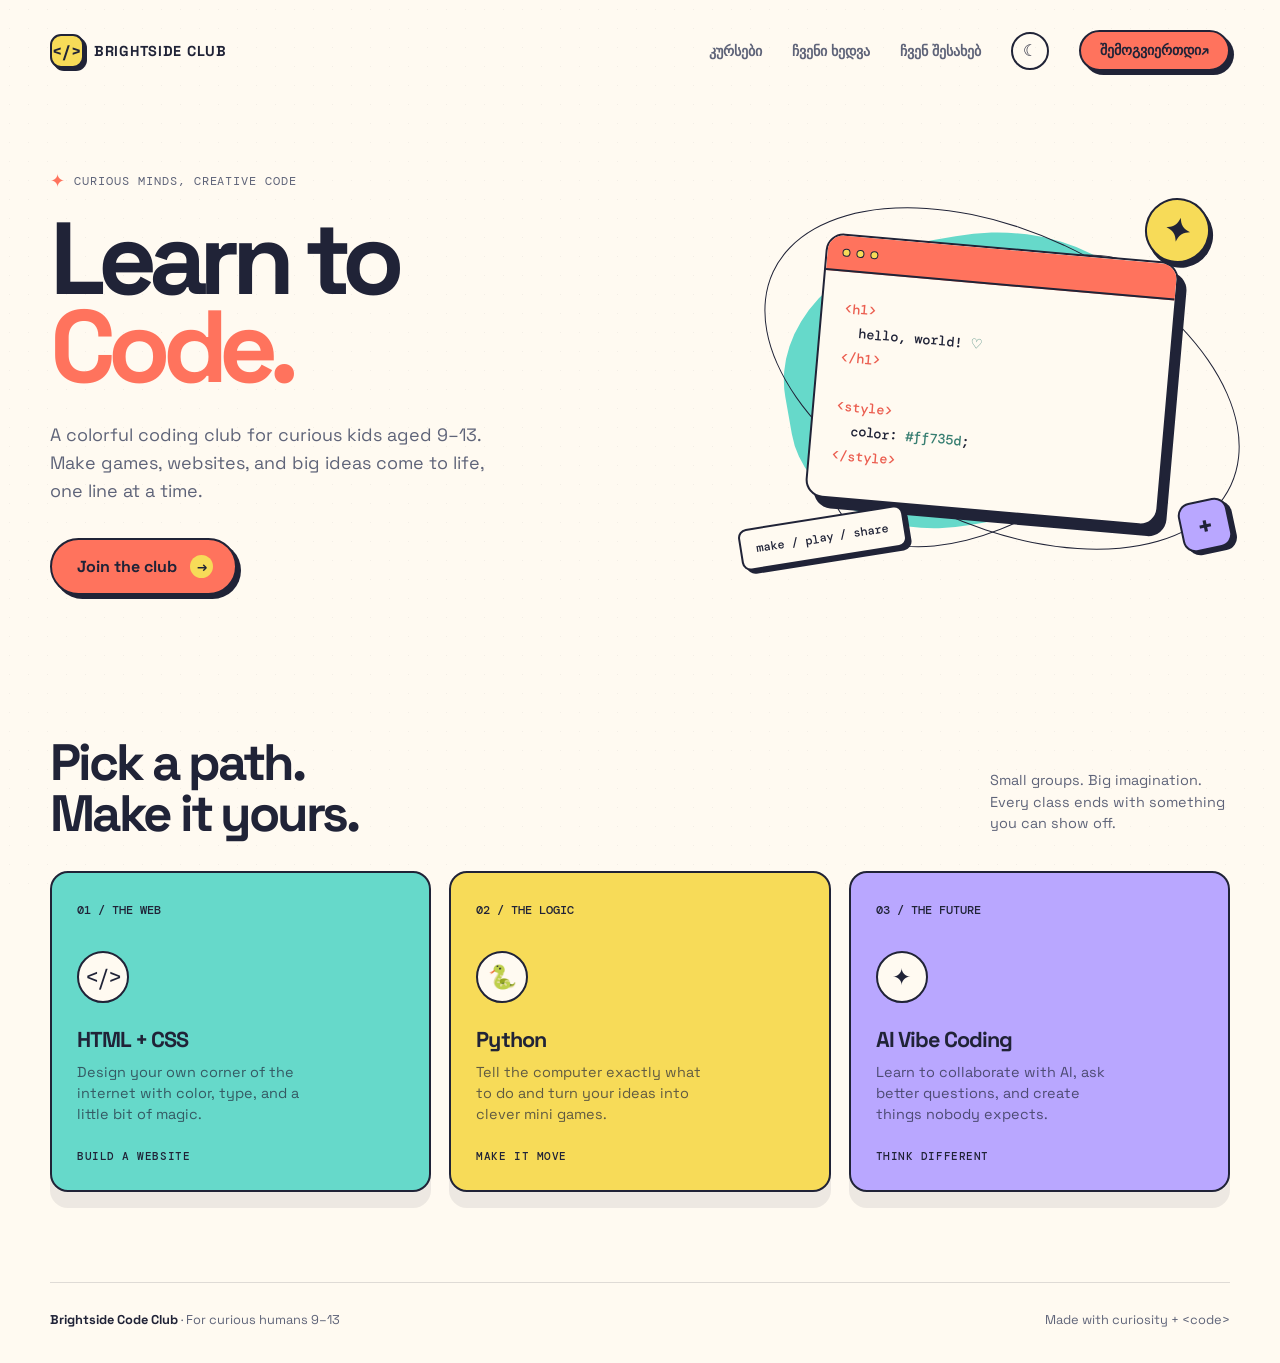
==== index.html @ 737f7935 "Publish Brightside Code Club website" ====
<!DOCTYPE html>
<html lang="en">
<head>
	<meta charset="UTF-8" />
	<meta name="viewport" content="width=device-width, initial-scale=1.0" />
	<meta name="description" content="Brightside Code Club helps curious kids learn to build with HTML, Python, and AI." />
	<title>Brightside Code Club | Learn to Code</title>
	<link rel="preconnect" href="https://fonts.googleapis.com" />
	<link rel="preconnect" href="https://fonts.gstatic.com" crossorigin />
	<link href="https://fonts.googleapis.com/css2?family=DM+Mono:wght@400;500&family=Space+Grotesk:wght@400;500;600;700&display=swap" rel="stylesheet" />
	<style>
		:root {
			--ink: #202337;
			--muted: #5f6479;
			--paper: #fffaf1;
			--pattern: rgba(32, 35, 55, 0.13);
			--coral: #ff735d;
			--aqua: #66d9ca;
			--lemon: #f7db58;
			--lilac: #b9a7ff;
			--line: rgba(32, 35, 55, 0.14);
			--shadow: 0 16px 0 rgba(32, 35, 55, 0.08);
		}

		body.dark-mode {
			--ink: #fffaf1;
			--muted: #b7bbce;
			--paper: #181a2b;
			--pattern: rgba(255, 250, 241, 0.12);
			--line: rgba(255, 250, 241, 0.18);
			--shadow: 0 16px 0 rgba(0, 0, 0, 0.3);
		}

		* { box-sizing: border-box; }

		html { scroll-behavior: smooth; }

		body {
			margin: 0;
			color: var(--ink);
			background: var(--paper);
			font-family: "Space Grotesk", sans-serif;
			overflow-x: hidden;
			transition: color 220ms ease, background-color 220ms ease;
		}

		body::before {
			content: "";
			position: fixed;
			inset: 0;
			z-index: -2;
			opacity: 0.42;
			background-image: radial-gradient(var(--pattern) 0.8px, transparent 0.8px);
			background-size: 19px 19px;
			pointer-events: none;
		}

		header, main, footer { width: min(1180px, calc(100% - 48px)); margin: 0 auto; }

		header {
			display: flex;
			align-items: center;
			justify-content: space-between;
			padding: 30px 0;
		}

		.brand {
			display: inline-flex;
			align-items: center;
			gap: 10px;
			color: var(--ink);
			font-size: 0.9rem;
			font-weight: 700;
			letter-spacing: 0.05em;
			text-decoration: none;
			text-transform: uppercase;
		}

		.brand-mark {
			display: grid;
			width: 34px;
			height: 34px;
			place-items: center;
			border: 2px solid var(--ink);
			border-radius: 11px;
			background: var(--lemon);
			box-shadow: 3px 3px 0 var(--ink);
			font-size: 1.05rem;
		}

		nav { display: flex; align-items: center; gap: 30px; }
		nav a { color: var(--muted); font-size: 0.9rem; font-weight: 600; text-decoration: none; }
		nav a:hover { color: var(--ink); }

		.theme-toggle {
			display: inline-grid;
			width: 38px;
			height: 38px;
			place-items: center;
			padding: 0;
			color: var(--ink);
			border: 2px solid var(--ink);
			border-radius: 50%;
			background: transparent;
			font-size: 1rem;
			cursor: pointer;
			transition: transform 160ms ease, background-color 160ms ease;
		}

		.theme-toggle:hover { background: var(--lemon); transform: rotate(12deg); }
		.theme-toggle .sun-icon { display: none; }
		.dark-mode .theme-toggle .moon-icon { display: none; }
		.dark-mode .theme-toggle .sun-icon { display: inline; }

		.nav-join, .hero-button {
			display: inline-flex;
			align-items: center;
			justify-content: center;
			color: var(--ink);
			border: 2px solid var(--ink);
			border-radius: 999px;
			background: var(--coral);
			font-weight: 700;
			text-decoration: none;
			box-shadow: 4px 4px 0 var(--ink);
			transition: transform 160ms ease, box-shadow 160ms ease;
		}

		.nav-join { padding: 10px 19px; font-size: 0.85rem; }
		.nav-join:hover, .hero-button:hover { transform: translate(2px, 2px); box-shadow: 2px 2px 0 var(--ink); }

		.hero {
			display: grid;
			min-height: 535px;
			grid-template-columns: 1.08fr 0.92fr;
			align-items: center;
			gap: 80px;
			padding: 68px 0 85px;
		}

		.eyebrow {
			display: inline-flex;
			align-items: center;
			gap: 8px;
			margin: 0 0 22px;
			color: var(--muted);
			font-family: "DM Mono", monospace;
			font-size: 0.76rem;
			letter-spacing: 0.08em;
			text-transform: uppercase;
		}

		.eyebrow::before { content: "✦"; color: var(--coral); font-size: 1.15rem; }

		h1 {
			max-width: 680px;
			margin: 0;
			font-size: clamp(4rem, 8vw, 7.8rem);
			font-weight: 700;
			letter-spacing: -0.08em;
			line-height: 0.86;
		}

		h1 span { color: var(--coral); }

		.hero-copy {
			max-width: 460px;
			margin: 30px 0 34px;
			color: var(--muted);
			font-size: 1.12rem;
			line-height: 1.55;
		}

		.hero-button { gap: 13px; padding: 15px 22px 15px 25px; font-size: 1rem; }
		.hero-button span { display: grid; width: 23px; height: 23px; place-items: center; border-radius: 50%; background: var(--lemon); font-size: 0.8rem; }

		.hero-art {
			position: relative;
			min-height: 410px;
		}

		.hero-art::before {
			content: "";
			position: absolute;
			top: 14%;
			left: 12%;
			width: 75%;
			height: 70%;
			border-radius: 48% 52% 55% 45%;
			background: var(--aqua);
			transform: rotate(-10deg);
		}

		.orbit, .orbit-two { position: absolute; border: 1.5px solid var(--ink); border-radius: 50%; transform: rotate(25deg); }
		.orbit { top: 13%; left: 5%; width: 100%; height: 72%; }
		.orbit-two { top: 27%; left: 16%; width: 78%; height: 55%; transform: rotate(-35deg); }

		.code-window {
			position: absolute;
			top: 17%;
			left: 18%;
			width: 70%;
			overflow: hidden;
			border: 2px solid var(--ink);
			border-radius: 18px;
			background: var(--paper);
			box-shadow: 9px 10px 0 var(--ink);
			transform: rotate(5deg);
		}

		.window-top { display: flex; gap: 6px; padding: 13px 15px; border-bottom: 2px solid var(--ink); background: var(--coral); }
		.window-top i { display: block; width: 8px; height: 8px; border: 1px solid var(--ink); border-radius: 50%; background: var(--lemon); }
		.code-window pre { margin: 0; padding: 25px 22px 29px; color: var(--ink); font: 500 0.85rem/1.8 "DM Mono", monospace; }
		.code-window .tag { color: #eb5e50; }
		.code-window .value { color: #377e71; }

		.sticker { position: absolute; z-index: 2; display: grid; place-items: center; border: 2px solid var(--ink); font-weight: 700; box-shadow: 4px 4px 0 var(--ink); }
		.sticker-bolt { top: 5%; right: 4%; width: 65px; height: 65px; border-radius: 50%; background: var(--lemon); font-size: 2rem; transform: rotate(12deg); }
		.sticker-plus { right: 0; bottom: 9%; width: 50px; height: 50px; border-radius: 13px; background: var(--lilac); font-size: 1.7rem; transform: rotate(-12deg); }
		.sticker-code { bottom: 7%; left: 3%; padding: 11px 15px; border-radius: 9px; background: var(--paper); font: 500 0.75rem "DM Mono", monospace; transform: rotate(-9deg); }

		.courses-section { padding: 58px 0 90px; }
		.section-heading { display: flex; align-items: end; justify-content: space-between; gap: 30px; margin-bottom: 32px; }
		.section-heading h2 { max-width: 390px; margin: 0; font-size: clamp(2rem, 4vw, 3.3rem); letter-spacing: -0.06em; line-height: 0.98; }
		.section-note { max-width: 240px; margin: 0 0 4px; color: var(--muted); font-size: 0.9rem; line-height: 1.5; }

		.course-grid { display: grid; grid-template-columns: repeat(3, 1fr); gap: 18px; }
		.course-card { display: block; min-height: 285px; padding: 25px; color: inherit; border: 2px solid var(--ink); border-radius: 18px; background: var(--aqua); box-shadow: var(--shadow); text-decoration: none; transition: transform 180ms ease; }
		.course-card:hover { transform: translateY(-7px) rotate(-1deg); }
		.course-card:nth-child(2) { background: var(--lemon); }
		.course-card:nth-child(3) { background: var(--lilac); }
		.card-number { font: 500 0.75rem "DM Mono", monospace; }
		.course-icon { display: grid; width: 52px; height: 52px; margin: 32px 0 23px; place-items: center; border: 2px solid var(--ink); border-radius: 50%; background: var(--paper); font-size: 1.45rem; }
		.course-card h3 { margin: 0 0 9px; font-size: 1.35rem; letter-spacing: -0.04em; }
		.course-card p { max-width: 230px; margin: 0; color: rgba(32, 35, 55, 0.7); font-size: 0.9rem; line-height: 1.45; }
		.course-tag { display: inline-block; margin-top: 25px; font: 500 0.68rem "DM Mono", monospace; letter-spacing: 0.05em; text-transform: uppercase; }

		footer { display: flex; justify-content: space-between; padding: 28px 0 35px; border-top: 1px solid var(--line); color: var(--muted); font-size: 0.8rem; }
		footer strong { color: var(--ink); }

		@media (max-width: 760px) {
			header, main, footer { width: min(100% - 34px, 520px); }
			header { padding: 20px 0; }
			nav a { display: none; }
			.hero { display: block; min-height: 0; padding: 62px 0 55px; }
			h1 { font-size: clamp(4rem, 20vw, 6.5rem); }
			.hero-art { min-height: 335px; margin-top: 35px; overflow: hidden; }
			.code-window { left: 12%; width: 76%; }
			.section-heading { display: block; }
			.section-note { margin-top: 15px; }
			.course-grid { grid-template-columns: 1fr; gap: 15px; }
			.course-card { min-height: 225px; }
			.course-icon { margin-top: 22px; }
			footer { display: block; line-height: 1.8; }
		}

		@media (prefers-reduced-motion: reduce) {
			*, *::before, *::after { scroll-behavior: auto !important; transition: none !important; }
		}
	</style>
</head>
<body>
	<header>
		<a class="brand" href="index.html#top" aria-label="Brightside Code Club home"><span class="brand-mark">&lt;/&gt;</span> Brightside Club</a>
		<nav aria-label="Main navigation">
			<a href="courses.html">კურსები</a>
			<a href="vibe.html">ჩვენი ხედვა</a>
			<a href="about.html">ჩვენ შესახებ</a>
			<button class="theme-toggle" type="button" aria-label="Switch to dark mode" title="Switch to dark mode">
				<span class="moon-icon" aria-hidden="true">☾</span>
				<span class="sun-icon" aria-hidden="true">☀</span>
			</button>
			<a class="nav-join" href="join.html">შემოგვიერთდი <span aria-hidden="true">↗</span></a>
		</nav>
	</header>

	<main id="top">
		<section class="hero" id="about">
			<div>
				<p class="eyebrow">Curious minds, creative code</p>
				<h1>Learn to <span>Code.</span></h1>
				<p class="hero-copy">A colorful coding club for curious kids aged 9–13. Make games, websites, and big ideas come to life, one line at a time.</p>
				<a class="hero-button" id="join" href="mailto:hello@brightside.club?subject=I%20want%20to%20join">Join the club <span aria-hidden="true">→</span></a>
			</div>
			<div class="hero-art" aria-label="A playful code editor illustration">
				<div class="orbit"></div>
				<div class="orbit-two"></div>
				<div class="sticker sticker-bolt" aria-hidden="true">✦</div>
				<div class="sticker sticker-plus" aria-hidden="true">+</div>
				<div class="sticker sticker-code" aria-hidden="true">make / play / share</div>
				<div class="code-window">
					<div class="window-top"><i></i><i></i><i></i></div>
					<pre><span class="tag">&lt;h1&gt;</span><br />  hello, world! <span class="value">♡</span><br /><span class="tag">&lt;/h1&gt;</span><br /><br /><span class="tag">&lt;style&gt;</span><br />  color: <span class="value">#ff735d</span>;<br /><span class="tag">&lt;/style&gt;</span></pre>
				</div>
			</div>
		</section>

		<section class="courses-section" id="courses">
			<div class="section-heading">
				<h2>Pick a path.<br />Make it yours.</h2>
				<p class="section-note">Small groups. Big imagination. Every class ends with something you can show off.</p>
			</div>
			<div class="course-grid">
				<a class="course-card" href="html-css.html">
					<span class="card-number">01 / THE WEB</span>
					<div class="course-icon" aria-hidden="true">&lt;/&gt;</div>
					<h3>HTML + CSS</h3>
					<p>Design your own corner of the internet with color, type, and a little bit of magic.</p>
					<span class="course-tag">Build a website</span>
				</a>
				<a class="course-card" href="python.html">
					<span class="card-number">02 / THE LOGIC</span>
					<div class="course-icon" aria-hidden="true">🐍</div>
					<h3>Python</h3>
					<p>Tell the computer exactly what to do and turn your ideas into clever mini games.</p>
					<span class="course-tag">Make it move</span>
				</a>
				<a class="course-card" href="ai-vibe-coding.html">
					<span class="card-number">03 / THE FUTURE</span>
					<div class="course-icon" aria-hidden="true">✦</div>
					<h3>AI Vibe Coding</h3>
					<p>Learn to collaborate with AI, ask better questions, and create things nobody expects.</p>
					<span class="course-tag">Think different</span>
				</a>
			</div>
		</section>
	</main>

	<footer>
		<span><strong>Brightside Code Club</strong> · For curious humans 9–13</span>
		<span>Made with curiosity + &lt;code&gt;</span>
	</footer>

	<script src="script.js"></script>
</body>
</html>
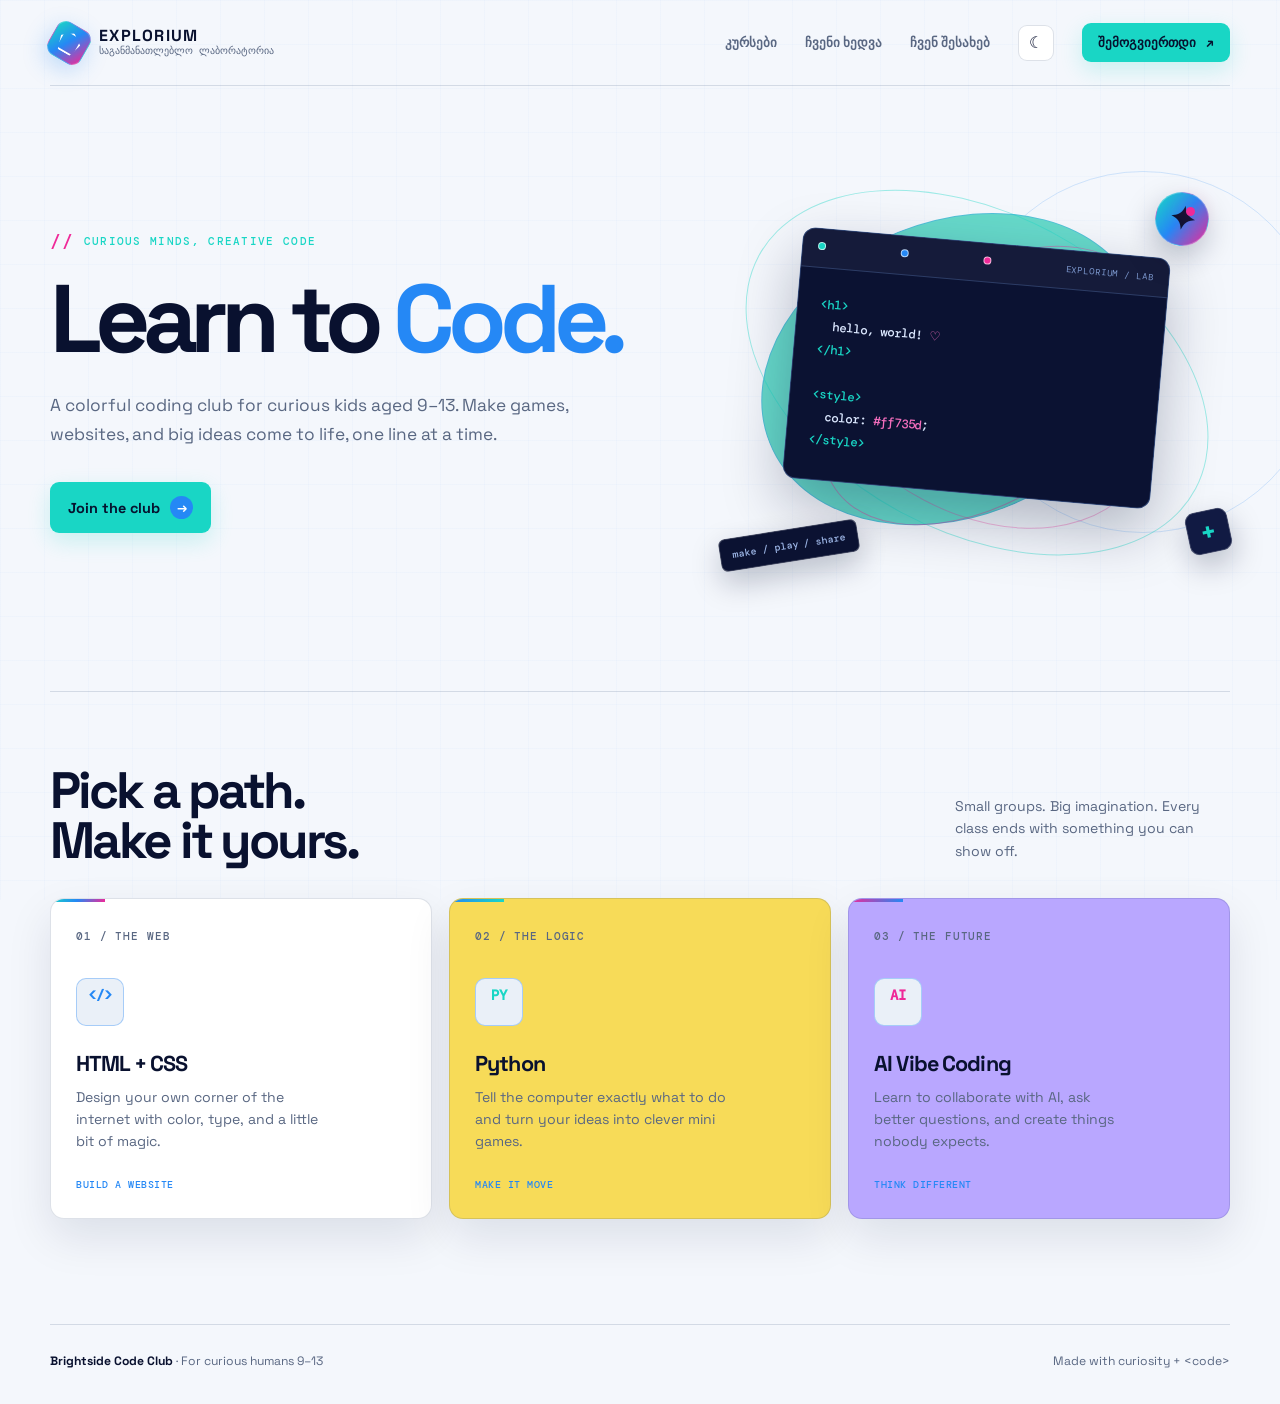
==== commit c1d518dc: "Redesign site for Explorium brand" ====
--- a/index.html
+++ b/index.html
@@ -258,6 +258,7 @@
 			*, *::before, *::after { scroll-behavior: auto !important; transition: none !important; }
 		}
 	</style>
+	<link rel="stylesheet" href="styles.css" />
 </head>
 <body>
 	<header>
--- a/styles.css
+++ b/styles.css
@@ -0,0 +1,372 @@
+:root {
+	--ink: #202337;
+	--muted: #5f6479;
+	--paper: #fffaf1;
+	--pattern: rgba(32, 35, 55, 0.13);
+	--coral: #ff735d;
+	--aqua: #66d9ca;
+	--lemon: #f7db58;
+	--lilac: #b9a7ff;
+	--line: rgba(32, 35, 55, 0.14);
+	--shadow: 0 16px 0 rgba(32, 35, 55, 0.08);
+}
+
+body.dark-mode {
+	--ink: #fffaf1;
+	--muted: #b7bbce;
+	--paper: #181a2b;
+	--pattern: rgba(255, 250, 241, 0.12);
+	--line: rgba(255, 250, 241, 0.18);
+	--shadow: 0 16px 0 rgba(0, 0, 0, 0.3);
+}
+
+* { box-sizing: border-box; }
+html { scroll-behavior: smooth; }
+body {
+	margin: 0;
+	color: var(--ink);
+	background: var(--paper);
+	font-family: "Space Grotesk", sans-serif;
+	overflow-x: hidden;
+	transition: color 220ms ease, background-color 220ms ease;
+}
+body::before {
+	content: "";
+	position: fixed;
+	inset: 0;
+	z-index: -2;
+	opacity: 0.42;
+	background-image: radial-gradient(var(--pattern) 0.8px, transparent 0.8px);
+	background-size: 19px 19px;
+	pointer-events: none;
+}
+header, main, footer { width: min(1180px, calc(100% - 48px)); margin: 0 auto; }
+header {
+	display: flex;
+	align-items: center;
+	justify-content: space-between;
+	padding: 30px 0;
+}
+.brand {
+	display: inline-flex;
+	align-items: center;
+	gap: 10px;
+	color: var(--ink);
+	font-size: 0.9rem;
+	font-weight: 700;
+	letter-spacing: 0.05em;
+	text-decoration: none;
+	text-transform: uppercase;
+}
+.brand-mark {
+	display: grid;
+	width: 34px;
+	height: 34px;
+	place-items: center;
+	border: 2px solid var(--ink);
+	border-radius: 11px;
+	background: var(--lemon);
+	box-shadow: 3px 3px 0 var(--ink);
+
+	body.dark-mode {
+		--ink: #fffaf1;
+		--muted: #b7bbce;
+		--paper: #181a2b;
+		--pattern: rgba(255, 250, 241, 0.12);
+		--line: rgba(255, 250, 241, 0.18);
+		--shadow: 0 16px 0 rgba(0, 0, 0, 0.3);
+	}
+
+	font-size: 1.05rem;
+}
+nav { display: flex; align-items: center; gap: 30px; }
+nav a { color: var(--muted); font-size: 0.9rem; font-weight: 600; text-decoration: none; }
+nav a:hover { color: var(--ink); }
+.theme-toggle {
+	display: inline-grid;
+	width: 38px;
+	height: 38px;
+	place-items: center;
+	padding: 0;
+	color: var(--ink);
+	border: 2px solid var(--ink);
+	border-radius: 50%;
+	background: transparent;
+	font-size: 1rem;
+	cursor: pointer;
+	transition: transform 160ms ease, background-color 160ms ease;
+}
+.theme-toggle:hover { background: var(--lemon); transform: rotate(12deg); }
+
+	:root {
+		--navy-950: #070b24;
+		--navy-900: #0b1232;
+		--navy-800: #111a43;
+		--navy-700: #1c2b62;
+		--ink: #09112f;
+		--muted: #596782;
+		--paper: #f4f7fc;
+		--surface: #ffffff;
+		--surface-soft: #eaf0f8;
+		--line: rgba(20, 43, 91, 0.14);
+		--cyan: #19d6c5;
+		--blue: #2588f5;
+		--magenta: #ef2998;
+		--gradient: linear-gradient(120deg, var(--cyan), var(--blue) 48%, var(--magenta));
+		--shadow: 0 18px 45px rgba(7, 18, 56, 0.1);
+		--radius: 14px;
+	}
+
+	* { box-sizing: border-box; }
+	html { scroll-behavior: smooth; }
+	body {
+		margin: 0;
+		color: var(--ink);
+		background: var(--paper);
+		font-family: "Space Grotesk", sans-serif;
+		overflow-x: hidden;
+		transition: color 220ms ease, background-color 220ms ease;
+	}
+	body::before {
+		content: "";
+		position: fixed;
+		inset: 0;
+		z-index: -2;
+		opacity: 0.55;
+		background-image: linear-gradient(rgba(37, 136, 245, 0.045) 1px, transparent 1px), linear-gradient(90deg, rgba(37, 136, 245, 0.045) 1px, transparent 1px);
+		background-size: 44px 44px;
+		pointer-events: none;
+	}
+	body.dark-mode::before { opacity: 0.22; }
+
+.theme-toggle .sun-icon { display: none; }
+.dark-mode .theme-toggle .moon-icon { display: none; }
+.dark-mode .theme-toggle .sun-icon { display: inline; }
+.nav-join, .hero-button, .back-link {
+	display: inline-flex;
+	align-items: center;
+	justify-content: center;
+	color: var(--ink);
+	border: 2px solid var(--ink);
+	border-radius: 999px;
+	background: var(--coral);
+	font-weight: 700;
+	text-decoration: none;
+	box-shadow: 4px 4px 0 var(--ink);
+	transition: transform 160ms ease, box-shadow 160ms ease;
+}
+.nav-join { padding: 10px 19px; font-size: 0.85rem; }
+.nav-join:hover, .hero-button:hover, .back-link:hover { transform: translate(2px, 2px); box-shadow: 2px 2px 0 var(--ink); }
+.page-main { padding: 65px 0 100px; }
+.page-intro { max-width: 760px; }
+.eyebrow {
+	display: inline-flex;
+	align-items: center;
+	gap: 8px;
+	margin: 0 0 22px;
+	color: var(--muted);
+	font-family: "DM Mono", monospace;
+	font-size: 0.76rem;
+	letter-spacing: 0.08em;
+	text-transform: uppercase;
+}
+.eyebrow::before { content: "✦"; color: var(--coral); font-size: 1.15rem; }
+.page-title {
+	max-width: 820px;
+	margin: 0;
+	font-size: clamp(3.5rem, 8vw, 7rem);
+	font-weight: 700;
+	letter-spacing: -0.08em;
+	line-height: 0.88;
+}
+.page-title span { color: var(--coral); }
+.vibe-title { font-size: clamp(2.6rem, 5vw, 5.2rem); line-height: 1.12; letter-spacing: -0.04em; }
+.page-lede { max-width: 620px; margin: 28px 0 0; color: var(--muted); font-size: 1.12rem; line-height: 1.55; }
+.page-grid { display: grid; grid-template-columns: repeat(3, 1fr); gap: 18px; margin-top: 62px; }
+.page-card { min-height: 220px; padding: 25px; border: 2px solid var(--ink); border-radius: 18px; box-shadow: var(--shadow); }
+.page-card h2, .page-card h3 { margin: 22px 0 10px; font-size: 1.3rem; letter-spacing: -0.04em; }
+.page-card p { margin: 0; color: rgba(32, 35, 55, 0.72); font-size: 0.92rem; line-height: 1.5; }
+.dark-mode .page-card p { color: rgba(32, 35, 55, 0.82); }
+.page-card.aqua { background: var(--aqua); }
+.page-card.lemon { background: var(--lemon); }
+.page-card.lilac { background: var(--lilac); }
+.page-card-label { font: 500 0.75rem "DM Mono", monospace; }
+.page-card-icon { display: grid; width: 50px; height: 50px; place-items: center; margin-top: 25px; border: 2px solid var(--ink); border-radius: 50%; background: var(--paper); font-size: 1.35rem; }
+.content-layout { display: grid; grid-template-columns: 0.8fr 1.2fr; gap: 50px; align-items: start; margin-top: 65px; }
+.content-panel { padding: 28px; border: 2px solid var(--ink); border-radius: 18px; background: var(--paper); box-shadow: var(--shadow); }
+.content-panel h2 { margin: 0 0 15px; font-size: 1.55rem; letter-spacing: -0.05em; }
+.content-panel p { margin: 0 0 18px; color: var(--muted); line-height: 1.6; }
+.content-panel p:last-child { margin-bottom: 0; }
+.feature-list { display: grid; gap: 15px; margin: 0; padding: 0; list-style: none; }
+.feature-list li { display: grid; grid-template-columns: 32px 1fr; gap: 12px; align-items: start; color: var(--muted); line-height: 1.5; }
+.feature-list strong { display: block; color: var(--ink); }
+.feature-list li::before { content: "✦"; display: grid; width: 30px; height: 30px; place-items: center; border: 2px solid var(--ink); border-radius: 50%; background: var(--lemon); color: var(--ink); }
+.back-link { gap: 10px; margin-top: 42px; padding: 13px 19px; background: var(--paper); }
+.course-detail { max-width: 900px; }
+.course-detail .course-flag { display: inline-block; padding: 8px 12px; border: 2px solid var(--ink); border-radius: 999px; background: var(--lemon); font: 500 0.7rem "DM Mono", monospace; letter-spacing: 0.06em; text-transform: uppercase; }
+.course-detail h1 { margin: 25px 0 22px; font-size: clamp(3.6rem, 8vw, 7.4rem); letter-spacing: -0.08em; line-height: 0.88; }
+.course-detail h1 span { color: var(--coral); }
+.course-detail .course-lede { max-width: 620px; margin: 0; color: var(--muted); font-size: 1.15rem; line-height: 1.55; }
+.detail-band { display: grid; grid-template-columns: repeat(3, 1fr); gap: 15px; margin-top: 56px; }
+.detail-stat { padding: 21px; border-top: 2px solid var(--ink); }
+.detail-stat strong { display: block; margin-bottom: 6px; font-size: 1.05rem; }
+.detail-stat span { color: var(--muted); font: 0.75rem "DM Mono", monospace; }
+footer { display: flex; justify-content: space-between; padding: 28px 0 35px; border-top: 1px solid var(--line); color: var(--muted); font-size: 0.8rem; }
+footer strong { color: var(--ink); }
+@media (max-width: 760px) {
+	header, main, footer { width: min(100% - 34px, 520px); }
+	header { padding: 20px 0; }
+	nav a { display: none; }
+	.page-main { padding: 55px 0 75px; }
+	.page-grid, .content-layout, .detail-band { grid-template-columns: 1fr; gap: 15px; }
+	.page-title, .course-detail h1 { font-size: clamp(3.8rem, 18vw, 6rem); }
+	.vibe-title { font-size: clamp(2.4rem, 12vw, 4rem); line-height: 1.14; }
+	.page-card { min-height: 195px; }
+	.content-layout { margin-top: 45px; }
+	footer { display: block; line-height: 1.8; }
+}
+@media (prefers-reduced-motion: reduce) {
+	*, *::before, *::after { scroll-behavior: auto !important; transition: none !important; }
+}
+
+/* Explorium visual system */
+:root {
+	--ink: #09112f;
+	--muted: #596782;
+	--paper: #f4f7fc;
+	--surface: #ffffff;
+	--surface-soft: #eaf0f8;
+	--line: rgba(20, 43, 91, 0.14);
+	--cyan: #19d6c5;
+	--blue: #2588f5;
+	--magenta: #ef2998;
+	--gradient: linear-gradient(120deg, var(--cyan), var(--blue) 48%, var(--magenta));
+	--shadow: 0 18px 45px rgba(7, 18, 56, 0.1);
+	--radius: 14px;
+}
+body.dark-mode {
+	--ink: #f4f7fc;
+	--muted: #9aa8c5;
+	--paper: #070b24;
+	--surface: #0d1538;
+	--surface-soft: #111d47;
+	--line: rgba(175, 204, 255, 0.16);
+	--shadow: 0 20px 55px rgba(0, 0, 0, 0.3);
+}
+body { color: var(--ink); background: var(--paper); transition: color 220ms ease, background-color 220ms ease; }
+body::before { opacity: 0.55; background-image: linear-gradient(rgba(37, 136, 245, 0.045) 1px, transparent 1px), linear-gradient(90deg, rgba(37, 136, 245, 0.045) 1px, transparent 1px); background-size: 44px 44px; }
+body.dark-mode::before { opacity: 0.22; }
+header { padding: 23px 0; border-bottom: 1px solid var(--line); }
+.brand { gap: 11px; color: var(--ink); letter-spacing: 0; text-transform: none; }
+.brand-mark { position: relative; width: 38px; height: 38px; flex-shrink: 0; border: 1px solid rgba(255,255,255,0.2); border-radius: 11px; background: var(--gradient); box-shadow: 0 7px 22px rgba(37, 136, 245, 0.25); font-size: 0; transform: rotate(30deg); }
+.brand-mark::before { content: ""; width: 18px; height: 18px; border: 2px solid white; border-radius: 5px; clip-path: polygon(50% 0, 100% 35%, 80% 100%, 20% 100%, 0 35%); }
+.brand-copy { display: grid; gap: 1px; }
+.brand-copy strong { font-size: 1rem; letter-spacing: 0.08em; line-height: 1; text-transform: uppercase; }
+.brand-copy small { color: var(--muted); font: 0.61rem/1.2 "DM Mono", monospace; }
+nav { gap: 28px; }
+nav a { color: var(--muted); font-size: 0.82rem; }
+nav a:hover { color: var(--cyan); }
+.theme-toggle { width: 36px; height: 36px; color: var(--ink); border: 1px solid var(--line); border-radius: 9px; background: var(--surface); transition: border-color 160ms ease, transform 160ms ease; }
+.theme-toggle:hover { background: var(--surface); border-color: var(--cyan); transform: translateY(-2px); }
+.nav-join, .hero-button, .back-link { gap: 10px; color: #06132f; border: 0; border-radius: 9px; background: var(--cyan); box-shadow: 0 8px 22px rgba(25, 214, 197, 0.2); transition: transform 160ms ease, box-shadow 160ms ease; }
+.nav-join { padding: 11px 16px; font-size: 0.8rem; }
+.nav-join:hover, .hero-button:hover, .back-link:hover { transform: translateY(-2px); box-shadow: 0 12px 26px rgba(25, 214, 197, 0.28); }
+.hero { position: relative; min-height: 600px; grid-template-columns: 1.05fr 0.95fr; gap: 70px; padding: 85px 0 100px; }
+.hero::before { content: ""; position: absolute; top: 14%; right: -8%; width: 360px; height: 360px; border: 1px solid rgba(37, 136, 245, 0.18); border-radius: 50%; pointer-events: none; }
+.hero::after { content: ""; position: absolute; top: 20%; right: 3%; width: 9px; height: 9px; border-radius: 50%; background: var(--magenta); box-shadow: 0 0 22px var(--magenta); }
+.eyebrow { gap: 9px; color: var(--cyan); font: 500 0.68rem "DM Mono", monospace; letter-spacing: 0.12em; }
+.eyebrow::before { content: "//"; color: var(--magenta); }
+h1, .page-title, .course-detail h1 { color: var(--ink); font-size: clamp(3.6rem, 7.5vw, 7.2rem); letter-spacing: -0.075em; line-height: 0.92; }
+h1 span, .page-title span, .course-detail h1 span { color: var(--blue); }
+.hero-copy, .page-lede, .course-detail .course-lede { max-width: 550px; margin: 28px 0 34px; color: var(--muted); font-size: 1.08rem; line-height: 1.65; }
+.hero-button { padding: 14px 18px; font-size: 0.9rem; }
+.hero-button span { background: var(--blue); color: white; }
+.hero-art { min-height: 420px; isolation: isolate; }
+.hero-art::before { content: ""; position: absolute; inset: 12% 5% 10% 10%; z-index: -1; border: 1px solid rgba(37, 136, 245, 0.3); border-radius: 50%; transform: rotate(-22deg); }
+.hero-art::after { content: ""; position: absolute; inset: 22% 13% 18% 19%; z-index: -1; border: 1px solid rgba(239, 41, 152, 0.3); border-radius: 50%; transform: rotate(28deg); }
+.orbit, .orbit-two { border: 1px solid rgba(25, 214, 197, 0.4); }
+.orbit { top: 10%; left: 5%; width: 94%; height: 76%; transform: rotate(28deg); }
+.orbit-two { top: 24%; left: 19%; width: 70%; height: 54%; border-color: rgba(239, 41, 152, 0.4); transform: rotate(-34deg); }
+.code-window { top: 17%; left: 17%; width: 70%; border: 1px solid rgba(126, 178, 255, 0.32); border-radius: 13px; background: #0b1232; box-shadow: 0 24px 60px rgba(5, 15, 48, 0.28); }
+.window-top { justify-content: space-between; border-bottom: 1px solid rgba(126, 178, 255, 0.22); background: rgba(255,255,255,0.04); }
+.window-top::after { content: "EXPLORIUM / LAB"; color: #7e9ad0; font: 0.55rem "DM Mono", monospace; letter-spacing: 0.1em; }
+.window-top i { border-color: rgba(255,255,255,0.65); background: var(--cyan); }
+.window-top i + i { background: var(--blue); }
+.window-top i + i + i { background: var(--magenta); }
+.code-window pre { color: #dce8ff; font-size: 0.78rem; }
+.code-window .tag { color: var(--cyan); }
+.code-window .value { color: #f46ebd; }
+.sticker { border: 1px solid rgba(255,255,255,0.25); box-shadow: 0 12px 30px rgba(5, 15, 48, 0.25); }
+.sticker-bolt { width: 54px; height: 54px; background: var(--gradient); }
+.sticker-plus { width: 43px; height: 43px; border-radius: 10px; background: #111a43; color: var(--cyan); }
+.sticker-code { padding: 9px 12px; border-radius: 7px; background: #0b1232; color: #9eb7e7; font-size: 0.62rem; }
+.courses-section { padding: 74px 0 105px; border-top: 1px solid var(--line); }
+.section-heading h2 { max-width: 500px; font-size: clamp(2rem, 4vw, 3.4rem); }
+.section-note { max-width: 275px; color: var(--muted); font-size: 0.88rem; line-height: 1.6; }
+.course-grid { gap: 17px; }
+.course-card, .page-card { position: relative; min-height: 285px; padding: 25px; color: var(--ink); border: 1px solid var(--line); border-radius: var(--radius); background: var(--surface); box-shadow: var(--shadow); overflow: hidden; transition: transform 180ms ease, border-color 180ms ease; }
+.course-card::before, .page-card::before { content: ""; position: absolute; top: 0; left: 0; width: 54px; height: 3px; background: var(--gradient); }
+.course-card:hover, .page-card:hover { border-color: rgba(37, 136, 245, 0.45); transform: translateY(-5px); }
+.course-card:nth-child(2)::before { background: linear-gradient(90deg, var(--blue), var(--cyan)); }
+.course-card:nth-child(3)::before { background: linear-gradient(90deg, var(--magenta), var(--blue)); }
+.card-number, .page-card-label { color: var(--muted); font: 500 0.68rem "DM Mono", monospace; letter-spacing: 0.08em; }
+.course-icon, .page-card-icon { width: 48px; height: 48px; margin: 33px 0 24px; border: 1px solid rgba(37, 136, 245, 0.35); border-radius: 10px; background: var(--surface-soft); color: var(--blue); font-size: 0; }
+.course-icon::before, .page-card-icon::before { font: 600 0.9rem "DM Mono", monospace; }
+.course-card:nth-child(1) .course-icon::before, .page-card:nth-child(1) .page-card-icon::before { content: "</>"; }
+.course-card:nth-child(2) .course-icon::before, .page-card:nth-child(2) .page-card-icon::before { content: "PY"; color: var(--cyan); }
+.course-card:nth-child(3) .course-icon::before, .page-card:nth-child(3) .page-card-icon::before { content: "AI"; color: var(--magenta); }
+.course-card h3, .page-card h2, .page-card h3 { margin: 0 0 10px; font-size: 1.35rem; }
+.course-card p, .page-card p { max-width: 260px; color: var(--muted); font-size: 0.88rem; line-height: 1.55; }
+.course-tag { color: var(--blue); font: 500 0.65rem "DM Mono", monospace; }
+.page-main { padding: 78px 0 108px; }
+.page-title { max-width: 850px; }
+.vibe-title { font-size: clamp(2.6rem, 5vw, 5.2rem); line-height: 1.1; letter-spacing: -0.05em; }
+.page-lede { margin-top: 25px; }
+.page-grid { gap: 17px; margin-top: 62px; }
+.page-card { min-height: 220px; }
+.page-card.aqua, .page-card.lemon, .page-card.lilac { background: var(--surface); }
+.content-layout { gap: 48px; margin-top: 62px; }
+.content-panel { padding: 30px; border: 1px solid var(--line); border-radius: var(--radius); background: var(--surface); box-shadow: var(--shadow); }
+.content-panel h2 { font-size: 1.5rem; }
+.content-panel p { color: var(--muted); line-height: 1.65; }
+.feature-list li { grid-template-columns: 30px 1fr; gap: 13px; color: var(--muted); line-height: 1.55; }
+.feature-list strong { color: var(--ink); }
+.feature-list li::before { content: "→"; width: 28px; height: 28px; border: 1px solid rgba(25, 214, 197, 0.42); border-radius: 7px; background: var(--surface-soft); color: var(--cyan); }
+.back-link { padding: 12px 17px; color: var(--ink); border: 1px solid var(--line); background: var(--surface); box-shadow: none; }
+.course-detail .course-flag { padding: 7px 10px; color: var(--cyan); border: 1px solid rgba(25, 214, 197, 0.32); border-radius: 6px; background: var(--surface-soft); }
+.course-detail .course-lede { max-width: 650px; margin: 0; }
+.detail-band { gap: 15px; margin-top: 53px; }
+.detail-stat { padding: 20px 0; border-top: 1px solid var(--line); }
+.detail-stat strong { font-size: 1rem; }
+.detail-stat span { color: var(--muted); }
+footer { padding: 28px 0 35px; border-top: 1px solid var(--line); color: var(--muted); font-size: 0.76rem; }
+footer strong { color: var(--ink); }
+
+@media (max-width: 760px) {
+	header, main, footer { width: min(100% - 34px, 520px); }
+	header { padding: 17px 0; gap: 8px; }
+	.brand { min-width: 0; flex: 1; gap: 8px; }
+	.brand-mark { width: 32px; height: 32px; }
+	.brand-copy { min-width: 0; }
+	.brand-copy strong { font-size: 0.82rem; }
+	.brand-copy small { display: none; }
+	nav { flex-shrink: 0; gap: 8px; }
+	nav a:not(.nav-join) { display: none; }
+	.nav-join { padding: 8px 9px; font-size: 0.62rem; white-space: nowrap; }
+	.hero { display: block; min-height: 0; padding: 68px 0 75px; }
+	.hero::before { display: none; }
+	h1 { font-size: clamp(3.6rem, 17vw, 6rem); }
+	.hero-art { min-height: 325px; margin-top: 48px; overflow: hidden; }
+	.code-window { left: 9%; width: 82%; }
+	.courses-section { padding: 62px 0 78px; }
+	.section-heading { display: block; }
+	.section-note { margin-top: 16px; }
+	.course-grid, .page-grid, .content-layout, .detail-band { grid-template-columns: 1fr; gap: 14px; }
+	.course-card { min-height: 215px; }
+	.page-main { padding: 58px 0 78px; }
+	.page-title, .course-detail h1 { font-size: clamp(3.45rem, 16vw, 5.6rem); }
+	.vibe-title { font-size: clamp(2.2rem, 11vw, 4rem); line-height: 1.16; }
+	.content-layout { margin-top: 44px; }
+	.detail-band { margin-top: 40px; }
+	footer { display: block; line-height: 1.8; }
+}
